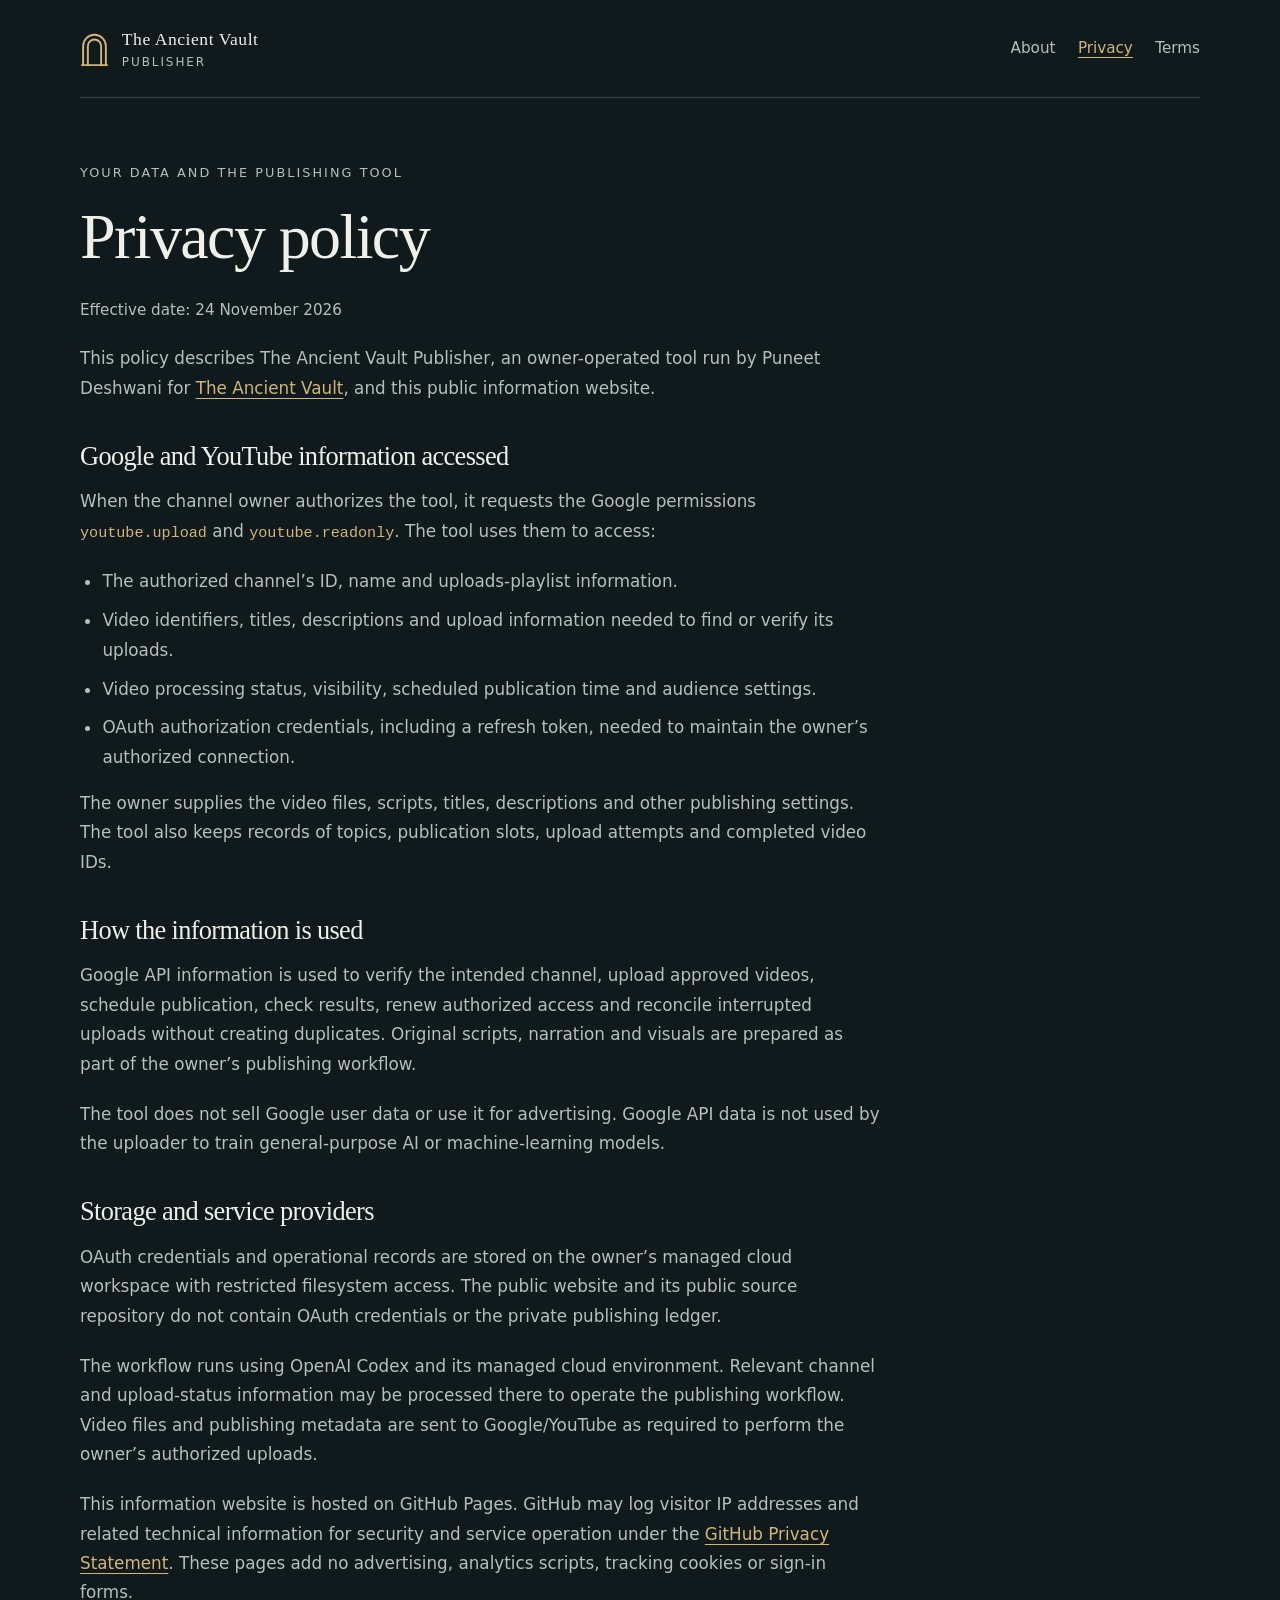
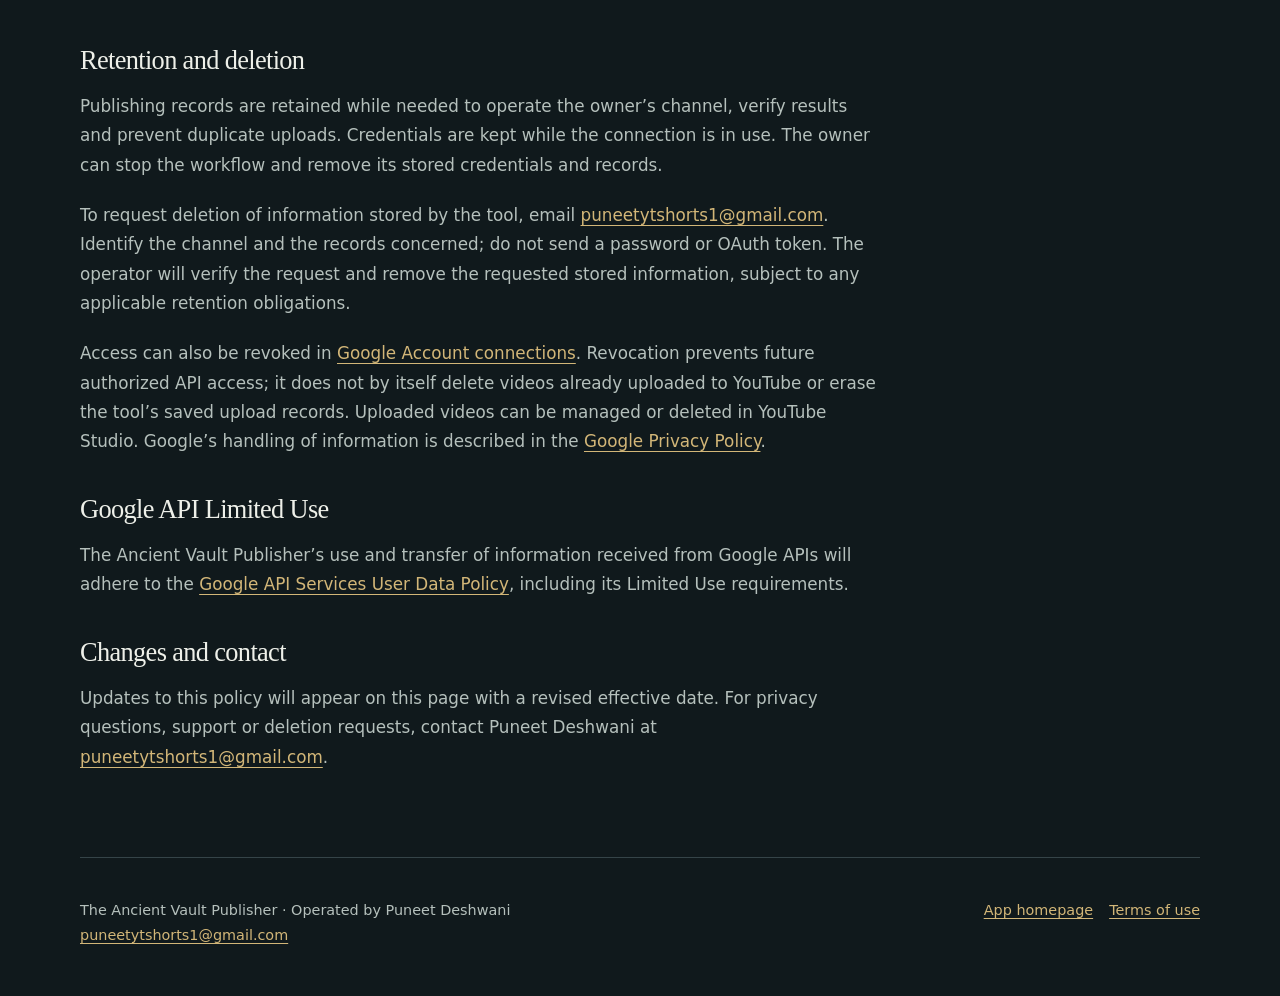
==== ancient-vault/privacy.html @ 412ff49b "Add Ancient Vault Publisher homepage and privacy policies" ====
<!doctype html>
<html lang="en"><head><meta charset="utf-8"><meta name="viewport" content="width=device-width,initial-scale=1"><title>Privacy Policy · The Ancient Vault Publisher</title><meta name="description" content="How The Ancient Vault Publisher accesses, uses, stores and shares Google and YouTube data, and how to request deletion."><link rel="canonical" href="https://itz-puneet.github.io/ancient-vault/privacy.html"><link rel="stylesheet" href="site.css"><meta name="theme-color" content="#10191c"></head><body><a class="skip" href="#main">Skip to content</a><div class="wrap"><header class="site-header"><a class="brand" href="./"><svg viewBox="0 0 30 38" fill="none" aria-hidden="true"><path d="M3 35V16a12 12 0 0 1 24 0v19M8 35V16a7 7 0 0 1 14 0v19M1 36h28" stroke="currentColor" stroke-width="2"/></svg><span>The Ancient Vault<small>Publisher</small></span></a><nav aria-label="Main navigation"><a href="./">About</a><a href="privacy.html" aria-current="page">Privacy</a><a href="terms.html">Terms</a></nav></header>
<main class="legal" id="main"><p class="eyebrow">Your data and the publishing tool</p><h1>Privacy policy</h1><p class="date">Effective date: 24 November 2026</p><p>This policy describes The Ancient Vault Publisher, an owner-operated tool run by Puneet Deshwani for <a href="https://www.youtube.com/@TheAncientVault-e5x">The Ancient Vault</a>, and this public information website.</p>
<h2>Google and YouTube information accessed</h2><p>When the channel owner authorizes the tool, it requests the Google permissions <code>youtube.upload</code> and <code>youtube.readonly</code>. The tool uses them to access:</p><ul><li>The authorized channel’s ID, name and uploads-playlist information.</li><li>Video identifiers, titles, descriptions and upload information needed to find or verify its uploads.</li><li>Video processing status, visibility, scheduled publication time and audience settings.</li><li>OAuth authorization credentials, including a refresh token, needed to maintain the owner’s authorized connection.</li></ul><p>The owner supplies the video files, scripts, titles, descriptions and other publishing settings. The tool also keeps records of topics, publication slots, upload attempts and completed video IDs.</p>
<h2>How the information is used</h2><p>Google API information is used to verify the intended channel, upload approved videos, schedule publication, check results, renew authorized access and reconcile interrupted uploads without creating duplicates. Original scripts, narration and visuals are prepared as part of the owner’s publishing workflow.</p><p>The tool does not sell Google user data or use it for advertising. Google API data is not used by the uploader to train general-purpose AI or machine-learning models.</p>
<h2>Storage and service providers</h2><p>OAuth credentials and operational records are stored on the owner’s managed cloud workspace with restricted filesystem access. The public website and its public source repository do not contain OAuth credentials or the private publishing ledger.</p><p>The workflow runs using OpenAI Codex and its managed cloud environment. Relevant channel and upload-status information may be processed there to operate the publishing workflow. Video files and publishing metadata are sent to Google/YouTube as required to perform the owner’s authorized uploads.</p><p>This information website is hosted on GitHub Pages. GitHub may log visitor IP addresses and related technical information for security and service operation under the <a href="https://docs.github.com/en/site-policy/privacy-policies/github-general-privacy-statement">GitHub Privacy Statement</a>. These pages add no advertising, analytics scripts, tracking cookies or sign-in forms.</p>
<h2>Retention and deletion</h2><p>Publishing records are retained while needed to operate the owner’s channel, verify results and prevent duplicate uploads. Credentials are kept while the connection is in use. The owner can stop the workflow and remove its stored credentials and records.</p><p>To request deletion of information stored by the tool, email <a href="mailto:puneetytshorts1@gmail.com?subject=Ancient%20Vault%20data%20deletion">puneetytshorts1@gmail.com</a>. Identify the channel and the records concerned; do not send a password or OAuth token. The operator will verify the request and remove the requested stored information, subject to any applicable retention obligations.</p><p>Access can also be revoked in <a href="https://myaccount.google.com/connections">Google Account connections</a>. Revocation prevents future authorized API access; it does not by itself delete videos already uploaded to YouTube or erase the tool’s saved upload records. Uploaded videos can be managed or deleted in YouTube Studio. Google’s handling of information is described in the <a href="https://policies.google.com/privacy">Google Privacy Policy</a>.</p>
<h2>Google API Limited Use</h2><p>The Ancient Vault Publisher’s use and transfer of information received from Google APIs will adhere to the <a href="https://developers.google.com/terms/api-services-user-data-policy">Google API Services User Data Policy</a>, including its Limited Use requirements.</p>
<h2>Changes and contact</h2><p>Updates to this policy will appear on this page with a revised effective date. For privacy questions, support or deletion requests, contact Puneet Deshwani at <a href="mailto:puneetytshorts1@gmail.com">puneetytshorts1@gmail.com</a>.</p></main><footer class="site-footer"><div><p>The Ancient Vault Publisher · Operated by Puneet Deshwani</p><p><a href="mailto:puneetytshorts1@gmail.com">puneetytshorts1@gmail.com</a></p></div><div class="footer-links"><a href="./">App homepage</a><a href="terms.html">Terms of use</a></div></footer></div></body></html>
---- ancient-vault/site.css ----
:root{color-scheme:dark;--bg:#10191c;--panel:#162327;--text:#eef0e9;--muted:#b5c0bc;--gold:#d2b678;--line:#354448;--serif:Georgia,'Times New Roman',serif;--sans:system-ui,-apple-system,BlinkMacSystemFont,'Segoe UI',sans-serif}*{box-sizing:border-box}html{scroll-behavior:smooth}body{margin:0;background:var(--bg);color:var(--text);font:1.05rem/1.75 var(--sans)}a{color:var(--gold);text-underline-offset:.24em}a:hover{color:#f4deab}a:focus-visible{outline:3px solid var(--gold);outline-offset:5px}p{margin:0 0 1.3rem}h1,h2,h3{font-family:var(--serif);font-weight:400;line-height:1.13;letter-spacing:-.025em}h1{font-size:clamp(2.7rem,6vw,5.4rem);margin:.7rem 0 1.5rem}h2{font-size:clamp(1.9rem,3vw,2.7rem);margin:0 0 1.2rem}h3{font-size:1.45rem;margin:1.8rem 0 .7rem}.wrap{width:min(1120px,calc(100% - 3rem));margin:auto}.skip{position:absolute;left:1rem;top:-5rem;background:var(--gold);color:var(--bg);padding:.6rem 1rem;z-index:3}.skip:focus{top:1rem}.site-header{display:flex;align-items:center;justify-content:space-between;gap:1.5rem;padding:1.8rem 0;border-bottom:1px solid var(--line)}.brand{display:flex;gap:.8rem;align-items:center;text-decoration:none;color:var(--text);font:1.1rem var(--serif);letter-spacing:.03em}.brand svg{width:29px;height:36px;color:var(--gold);flex:none}.brand small{display:block;font:.75rem var(--sans);letter-spacing:.16em;text-transform:uppercase;color:var(--muted);margin-top:.3rem}nav{display:flex;flex-wrap:wrap;gap:1.4rem;font-size:.95rem}nav a{color:var(--muted);text-decoration:none}nav a[aria-current=page]{color:var(--gold);text-decoration:underline}.eyebrow{font-size:.8rem;letter-spacing:.16em;text-transform:uppercase;color:var(--gold);margin:0 0 1rem}.hero{display:grid;grid-template-columns:1.1fr 1fr;align-items:center;gap:3.5rem;padding:5rem 0 4.5rem}.hero h1 em{font-weight:400;color:var(--gold)}.hero-copy{max-width:37rem}.intro{font-size:1.15rem;color:var(--muted)}.button{display:inline-block;background:var(--gold);border:1px solid var(--gold);color:var(--bg);font-size:1rem;font-weight:650;padding:.7rem 1.3rem;text-decoration:none;margin:.4rem 0 1rem}.button:hover{background:#e7ce99;color:#11191b}.archive-art{width:100%;height:auto;display:block}.art-label{margin:0;text-align:center;color:var(--muted);font-size:.85rem;letter-spacing:.08em}.section{border-top:1px solid var(--line);padding:3.5rem 0}.split{display:grid;grid-template-columns:.8fr 1.2fr;gap:4rem}.section p,.legal p,.legal li{color:var(--muted)}.story-list{list-style:none;padding:0;margin:0}.story-list li{padding:1.3rem 0;border-bottom:1px solid var(--line);font-family:var(--serif);font-size:1.4rem;line-height:1.3}.story-list li:first-child{padding-top:0}.story-list span{display:block;font:1rem/1.65 var(--sans);color:var(--muted);margin-top:.5rem}.access{background:var(--panel);padding:1.5rem 1.8rem;border-left:3px solid var(--gold);margin-top:2rem}.access h3{margin-top:0}.access p:last-child{margin-bottom:0}.legal{max-width:800px;padding:4rem 0}.legal h1{font-size:clamp(2.5rem,5vw,4rem)}.legal h2{font-size:1.65rem;margin:2.4rem 0 1rem}.legal ul{padding-left:1.4rem}.legal li{margin:.6rem 0}.legal .date{font-size:.95rem;color:var(--muted)}.legal strong{color:var(--text)}.legal code{font-size:.9em;color:var(--gold);overflow-wrap:anywhere}.site-footer{border-top:1px solid var(--line);padding:2.5rem 0 3rem;color:var(--muted);font-size:.9rem;display:flex;justify-content:space-between;gap:2rem;flex-wrap:wrap}.site-footer p{margin:0}.footer-links{display:flex;gap:1rem;flex-wrap:wrap}.site-footer a{overflow-wrap:anywhere}@media(max-width:720px){.wrap{width:calc(100% - 2rem)}.site-header{align-items:flex-start;flex-direction:column;gap:1.3rem}nav{gap:1.1rem}.hero{grid-template-columns:1fr;padding:3rem 0;gap:2rem}.hero-copy{max-width:none}.hero-art{max-width:410px;margin:auto;width:100%}.split{grid-template-columns:1fr;gap:1.2rem}.section{padding:2.7rem 0}.legal{padding:3rem 0}.access{padding:1.2rem}.site-footer{flex-direction:column;gap:1.3rem}}@media(prefers-reduced-motion:reduce){html{scroll-behavior:auto}}
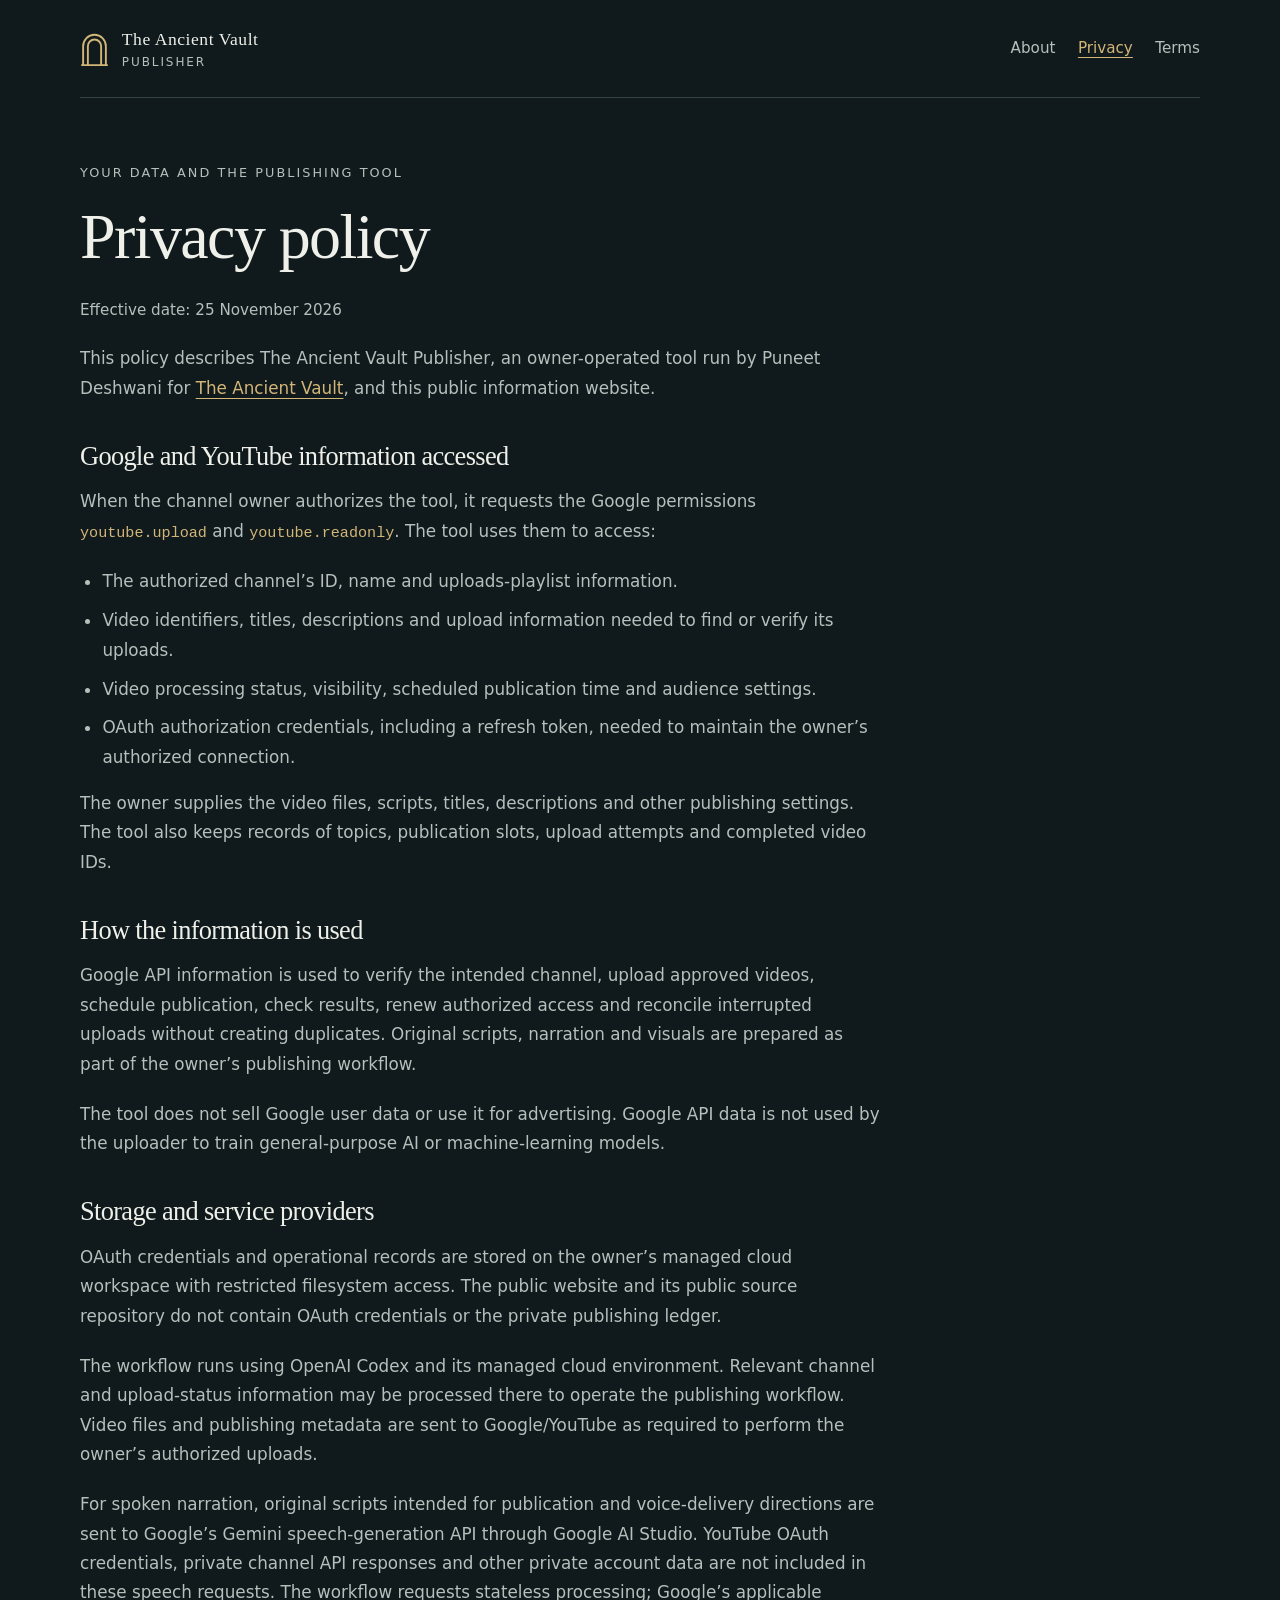
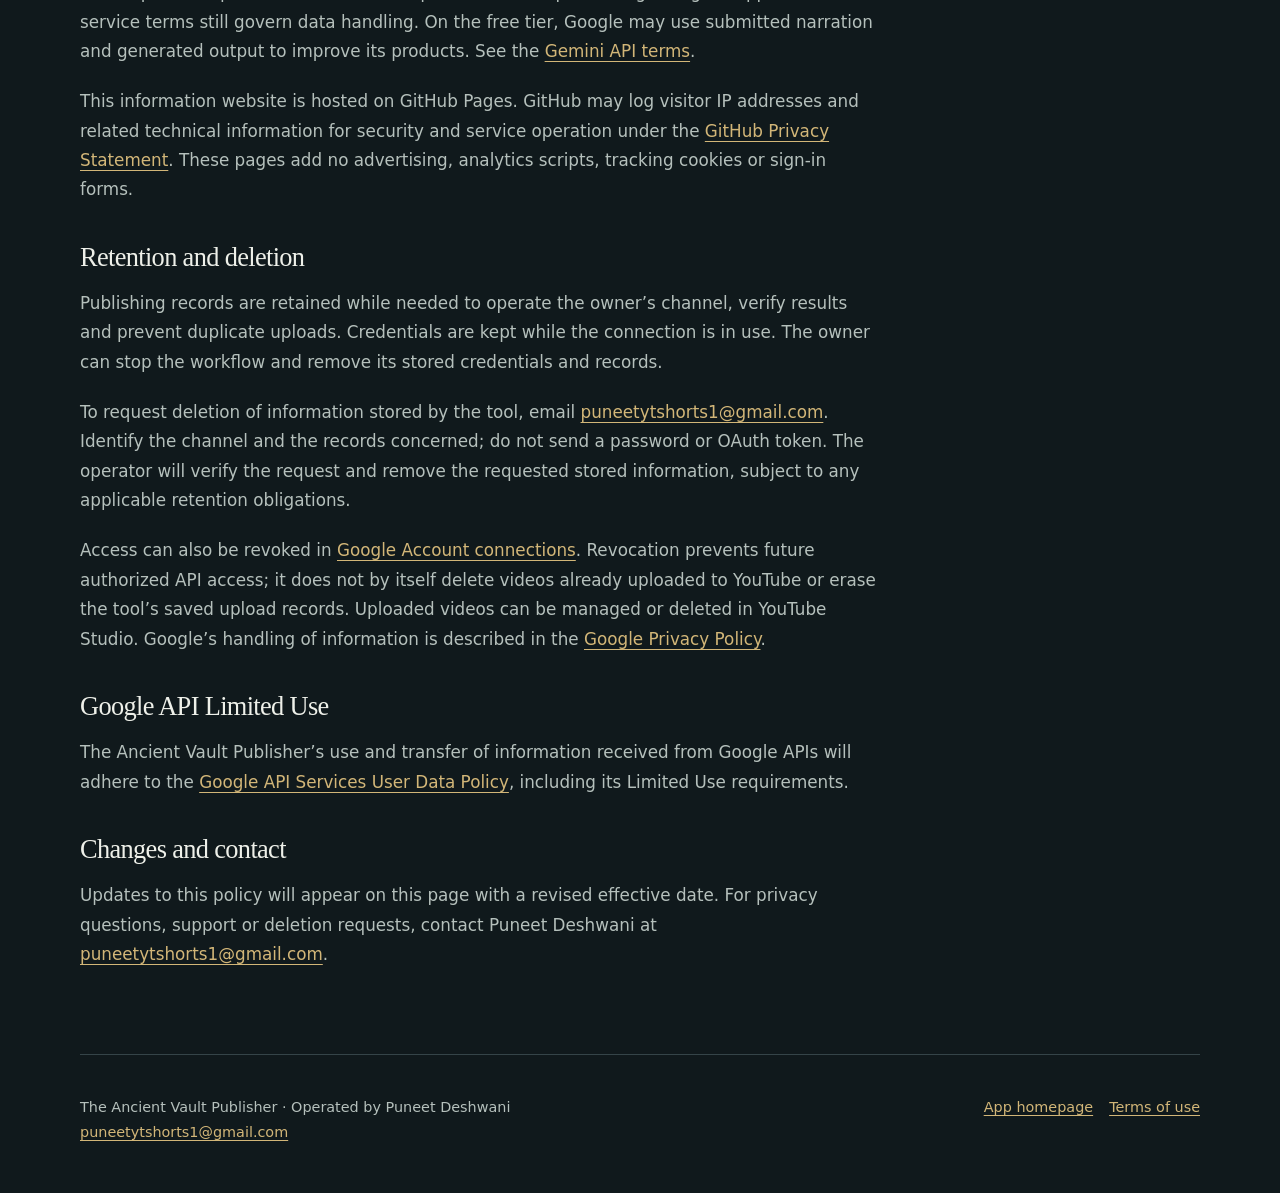
==== commit 3a2cfaf5: "Disclose original narration processing by Gemini speech API" ====
--- a/ancient-vault/privacy.html
+++ b/ancient-vault/privacy.html
@@ -1,9 +1,9 @@
 <!doctype html>
 <html lang="en"><head><meta charset="utf-8"><meta name="viewport" content="width=device-width,initial-scale=1"><title>Privacy Policy · The Ancient Vault Publisher</title><meta name="description" content="How The Ancient Vault Publisher accesses, uses, stores and shares Google and YouTube data, and how to request deletion."><link rel="canonical" href="https://itz-puneet.github.io/ancient-vault/privacy.html"><link rel="stylesheet" href="site.css"><meta name="theme-color" content="#10191c"></head><body><a class="skip" href="#main">Skip to content</a><div class="wrap"><header class="site-header"><a class="brand" href="./"><svg viewBox="0 0 30 38" fill="none" aria-hidden="true"><path d="M3 35V16a12 12 0 0 1 24 0v19M8 35V16a7 7 0 0 1 14 0v19M1 36h28" stroke="currentColor" stroke-width="2"/></svg><span>The Ancient Vault<small>Publisher</small></span></a><nav aria-label="Main navigation"><a href="./">About</a><a href="privacy.html" aria-current="page">Privacy</a><a href="terms.html">Terms</a></nav></header>
-<main class="legal" id="main"><p class="eyebrow">Your data and the publishing tool</p><h1>Privacy policy</h1><p class="date">Effective date: 24 November 2026</p><p>This policy describes The Ancient Vault Publisher, an owner-operated tool run by Puneet Deshwani for <a href="https://www.youtube.com/@TheAncientVault-e5x">The Ancient Vault</a>, and this public information website.</p>
+<main class="legal" id="main"><p class="eyebrow">Your data and the publishing tool</p><h1>Privacy policy</h1><p class="date">Effective date: 25 November 2026</p><p>This policy describes The Ancient Vault Publisher, an owner-operated tool run by Puneet Deshwani for <a href="https://www.youtube.com/@TheAncientVault-e5x">The Ancient Vault</a>, and this public information website.</p>
 <h2>Google and YouTube information accessed</h2><p>When the channel owner authorizes the tool, it requests the Google permissions <code>youtube.upload</code> and <code>youtube.readonly</code>. The tool uses them to access:</p><ul><li>The authorized channel’s ID, name and uploads-playlist information.</li><li>Video identifiers, titles, descriptions and upload information needed to find or verify its uploads.</li><li>Video processing status, visibility, scheduled publication time and audience settings.</li><li>OAuth authorization credentials, including a refresh token, needed to maintain the owner’s authorized connection.</li></ul><p>The owner supplies the video files, scripts, titles, descriptions and other publishing settings. The tool also keeps records of topics, publication slots, upload attempts and completed video IDs.</p>
 <h2>How the information is used</h2><p>Google API information is used to verify the intended channel, upload approved videos, schedule publication, check results, renew authorized access and reconcile interrupted uploads without creating duplicates. Original scripts, narration and visuals are prepared as part of the owner’s publishing workflow.</p><p>The tool does not sell Google user data or use it for advertising. Google API data is not used by the uploader to train general-purpose AI or machine-learning models.</p>
-<h2>Storage and service providers</h2><p>OAuth credentials and operational records are stored on the owner’s managed cloud workspace with restricted filesystem access. The public website and its public source repository do not contain OAuth credentials or the private publishing ledger.</p><p>The workflow runs using OpenAI Codex and its managed cloud environment. Relevant channel and upload-status information may be processed there to operate the publishing workflow. Video files and publishing metadata are sent to Google/YouTube as required to perform the owner’s authorized uploads.</p><p>This information website is hosted on GitHub Pages. GitHub may log visitor IP addresses and related technical information for security and service operation under the <a href="https://docs.github.com/en/site-policy/privacy-policies/github-general-privacy-statement">GitHub Privacy Statement</a>. These pages add no advertising, analytics scripts, tracking cookies or sign-in forms.</p>
+<h2>Storage and service providers</h2><p>OAuth credentials and operational records are stored on the owner’s managed cloud workspace with restricted filesystem access. The public website and its public source repository do not contain OAuth credentials or the private publishing ledger.</p><p>The workflow runs using OpenAI Codex and its managed cloud environment. Relevant channel and upload-status information may be processed there to operate the publishing workflow. Video files and publishing metadata are sent to Google/YouTube as required to perform the owner’s authorized uploads.</p><p>For spoken narration, original scripts intended for publication and voice-delivery directions are sent to Google’s Gemini speech-generation API through Google AI Studio. YouTube OAuth credentials, private channel API responses and other private account data are not included in these speech requests. The workflow requests stateless processing; Google’s applicable service terms still govern data handling. On the free tier, Google may use submitted narration and generated output to improve its products. See the <a href="https://aistudio.google.com/docs/terms">Gemini API terms</a>.</p><p>This information website is hosted on GitHub Pages. GitHub may log visitor IP addresses and related technical information for security and service operation under the <a href="https://docs.github.com/en/site-policy/privacy-policies/github-general-privacy-statement">GitHub Privacy Statement</a>. These pages add no advertising, analytics scripts, tracking cookies or sign-in forms.</p>
 <h2>Retention and deletion</h2><p>Publishing records are retained while needed to operate the owner’s channel, verify results and prevent duplicate uploads. Credentials are kept while the connection is in use. The owner can stop the workflow and remove its stored credentials and records.</p><p>To request deletion of information stored by the tool, email <a href="mailto:puneetytshorts1@gmail.com?subject=Ancient%20Vault%20data%20deletion">puneetytshorts1@gmail.com</a>. Identify the channel and the records concerned; do not send a password or OAuth token. The operator will verify the request and remove the requested stored information, subject to any applicable retention obligations.</p><p>Access can also be revoked in <a href="https://myaccount.google.com/connections">Google Account connections</a>. Revocation prevents future authorized API access; it does not by itself delete videos already uploaded to YouTube or erase the tool’s saved upload records. Uploaded videos can be managed or deleted in YouTube Studio. Google’s handling of information is described in the <a href="https://policies.google.com/privacy">Google Privacy Policy</a>.</p>
 <h2>Google API Limited Use</h2><p>The Ancient Vault Publisher’s use and transfer of information received from Google APIs will adhere to the <a href="https://developers.google.com/terms/api-services-user-data-policy">Google API Services User Data Policy</a>, including its Limited Use requirements.</p>
 <h2>Changes and contact</h2><p>Updates to this policy will appear on this page with a revised effective date. For privacy questions, support or deletion requests, contact Puneet Deshwani at <a href="mailto:puneetytshorts1@gmail.com">puneetytshorts1@gmail.com</a>.</p></main><footer class="site-footer"><div><p>The Ancient Vault Publisher · Operated by Puneet Deshwani</p><p><a href="mailto:puneetytshorts1@gmail.com">puneetytshorts1@gmail.com</a></p></div><div class="footer-links"><a href="./">App homepage</a><a href="terms.html">Terms of use</a></div></footer></div></body></html>
